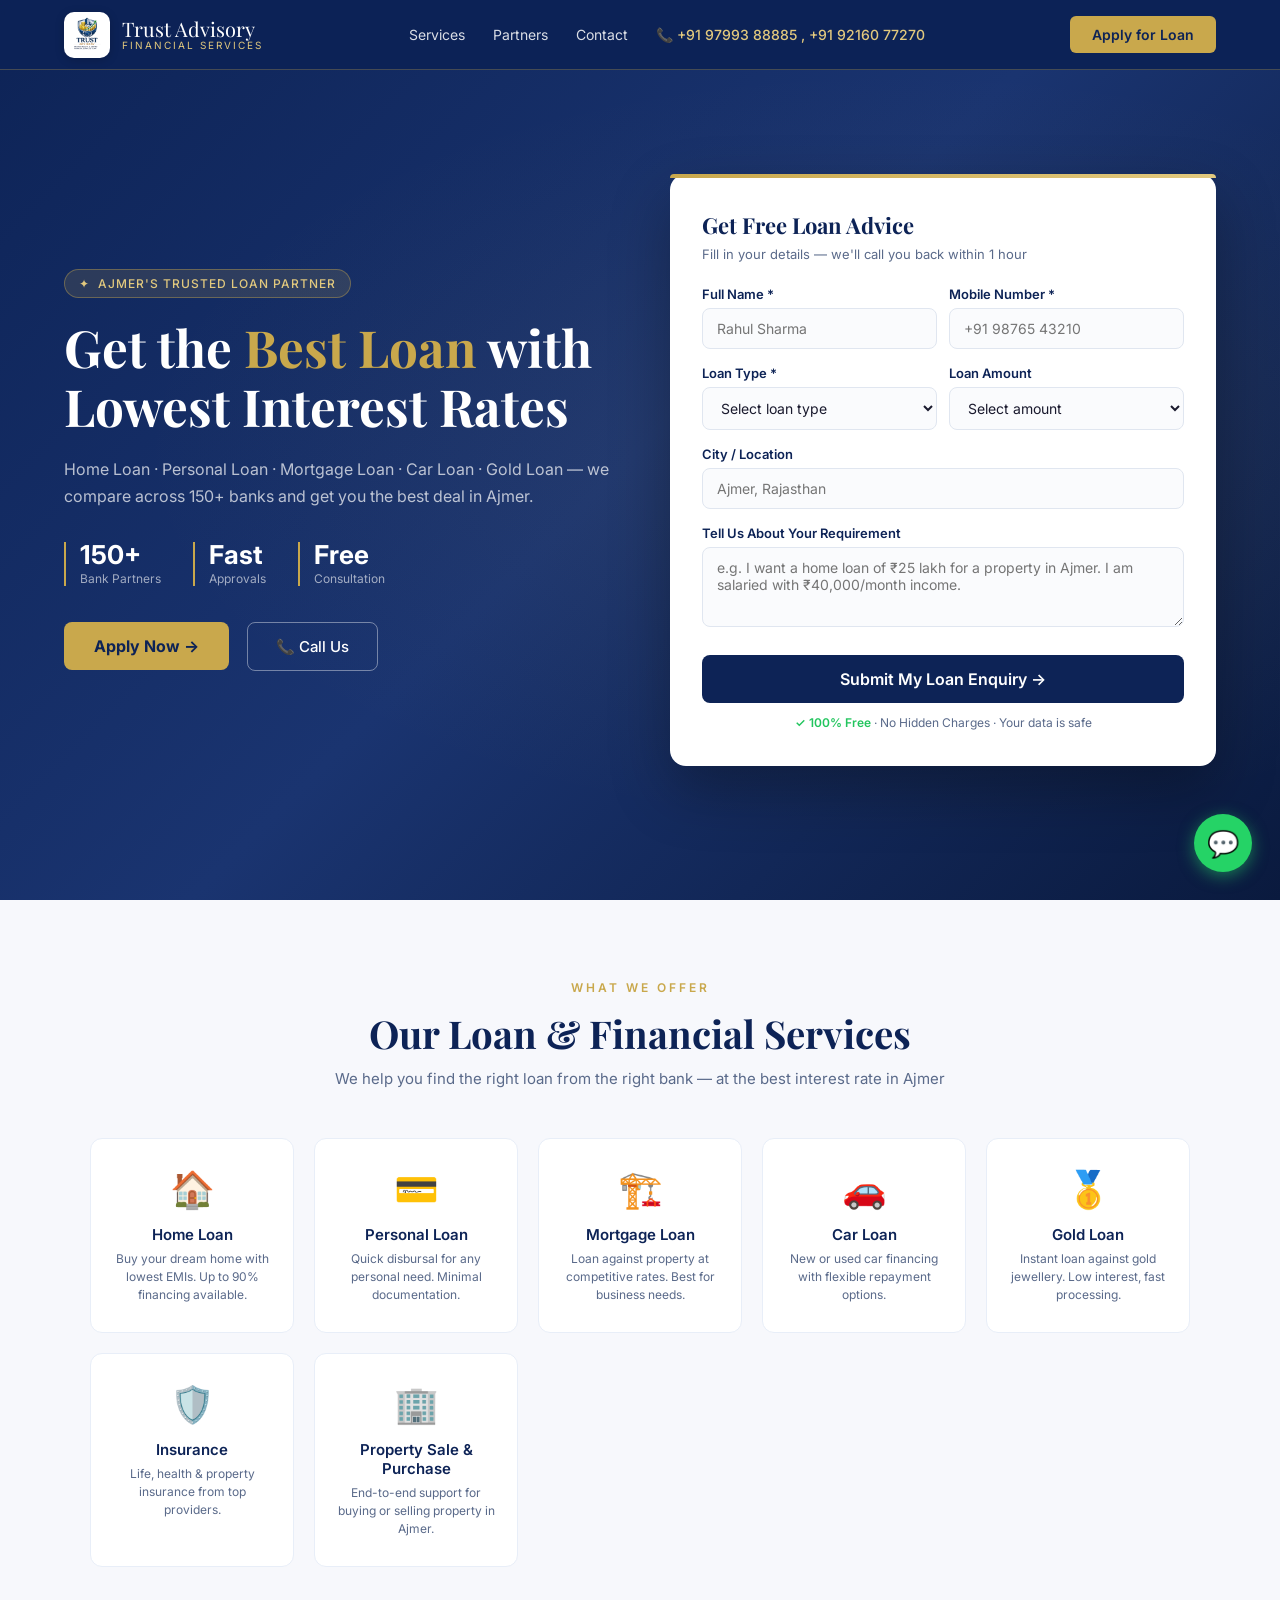
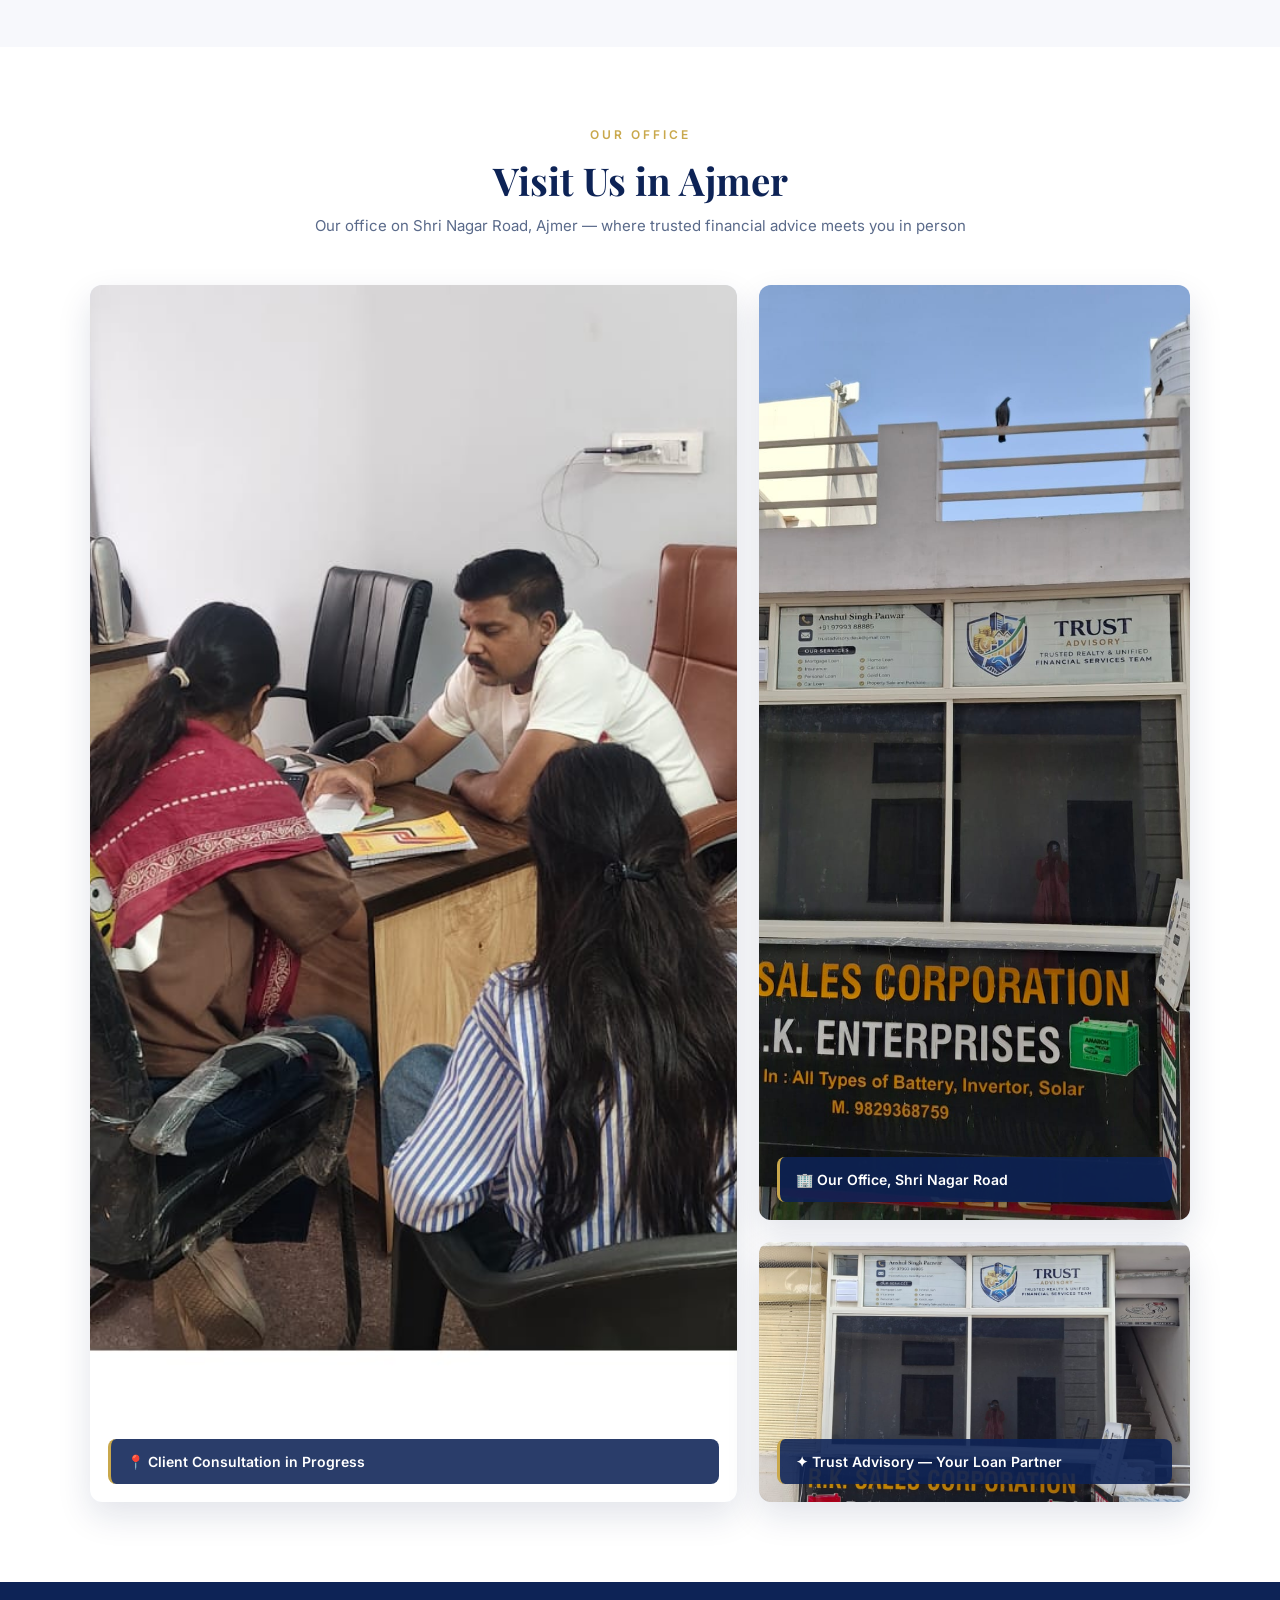
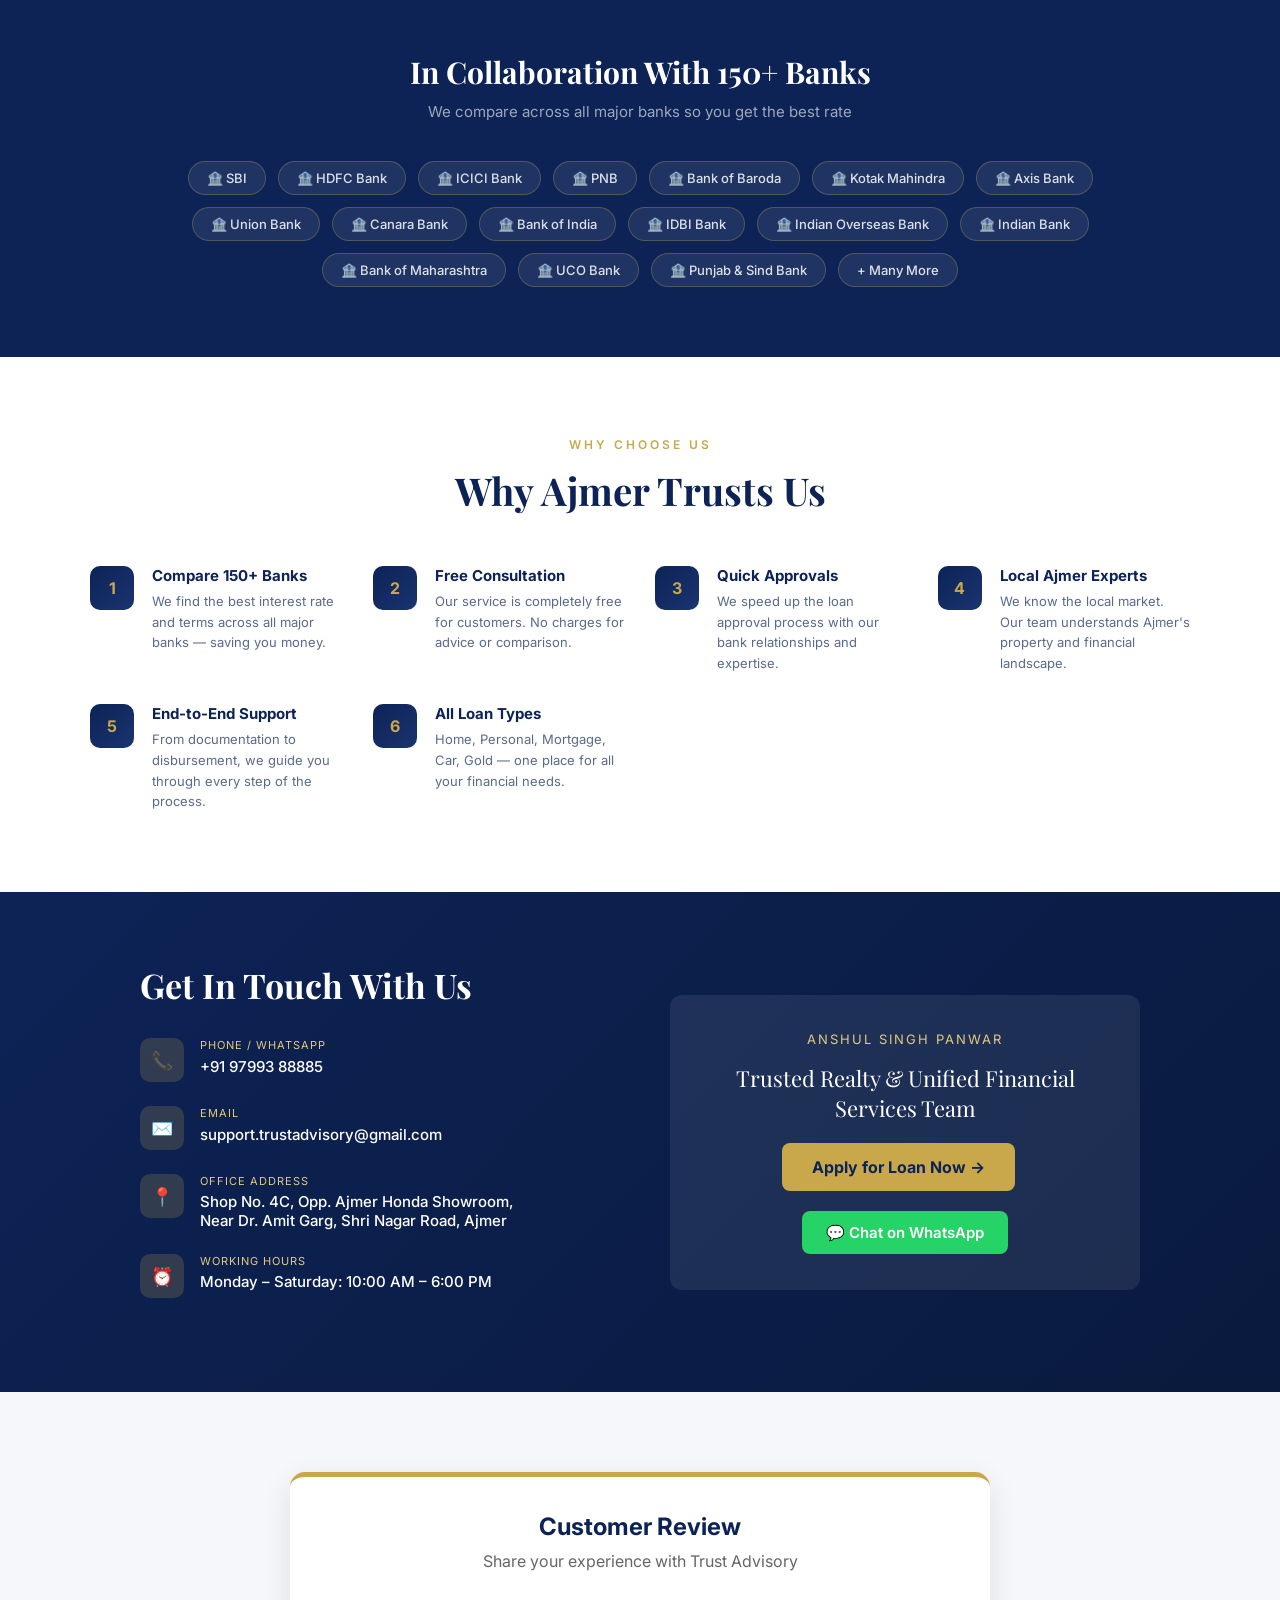
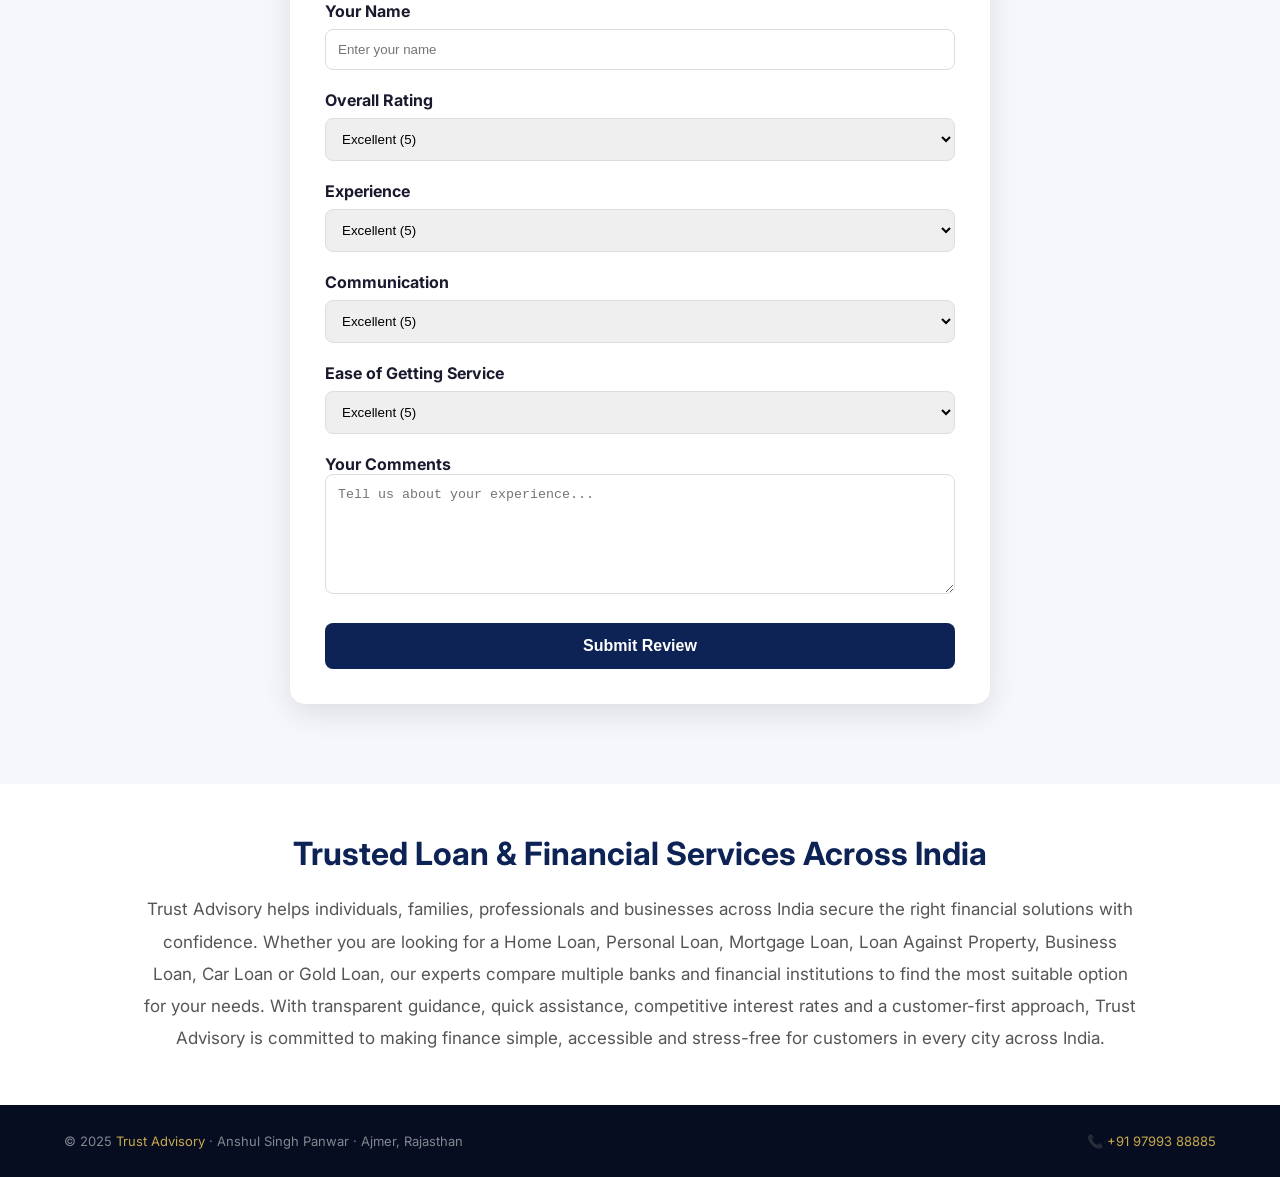
==== index.html @ ce486219 "Add files via upload" ====
<!DOCTYPE html>
<html lang="en">

<head>
  <meta charset="UTF-8">
  <meta name="viewport" content="width=device-width, initial-scale=1.0">
  <!-- SEO Meta Tags -->
  <title>Trust Advisory | Home Loan, Personal Loan, Mortgage Loan in Ajmer | Low Interest Rates</title>
  <meta name="google-site-verification" content="tFSTV8xVLrsSsidOMM-RsJl3G5zo0ziFyMhI2aeUVQg" />
  <meta name="description"
    content="Get the best Home Loan, Personal Loan, Mortgage Loan, Car Loan & Gold Loan in Ajmer. Trust Advisory works with SBI, HDFC, ICICI, PNB & 150+ banks. Apply now for quick approval.">
  <meta name="keywords"
    content="home loan Ajmer, personal loan Ajmer, mortgage loan Ajmer, car loan Ajmer, gold loan Ajmer, loan agent Ajmer, Trust Advisory, best loan Ajmer, low interest loan Rajasthan">
  <meta name="author" content="Trust Advisory - Anshul Singh Panwar">
  <meta name="robots" content="index, follow">

  <!-- Open Graph for Social Sharing -->
  <meta property="og:title" content="Trust Advisory | Best Loan Services in Ajmer">
  <meta property="og:description"
    content="Home Loan, Personal Loan, Mortgage Loan at lowest interest rates. Working with SBI, HDFC, ICICI & 150+ banks. Quick approval guaranteed.">
  <meta property="og:type" content="website">

  <!-- Local Business Schema (helps Google rank locally) -->
  <script type="application/ld+json">
{
  "@context": "https://schema.org",
  "@type": "FinancialService",
  "name": "Trust Advisory",
  "description": "Trusted Realty & Unified Financial Services Team offering Home Loan, Personal Loan, Mortgage Loan, Car Loan, Gold Loan and Property services in Ajmer",
  "telephone": "+919799388885",
  "email": "support.trustadvisory@gmail.com",
  "address": {
    "@type": "PostalAddress",
    "streetAddress": "Shop No. 4C, Opp. Ajmer Honda Showroom, Near Dr. Amit Garg, Shri Nagar Road",
    "addressLocality": "Ajmer",
    "addressRegion": "Rajasthan",
    "addressCountry": "IN"
  },
  "openingHours": "Mo-Sa 10:00-18:00",
  "areaServed": ["Ajmer", "Rajasthan"],
  "hasOfferCatalog": {
    "@type": "OfferCatalog",
    "name": "Loan Services",
    "itemListElement": [
      {"@type": "Offer", "itemOffered": {"@type": "Service", "name": "Home Loan"}},
      {"@type": "Offer", "itemOffered": {"@type": "Service", "name": "Personal Loan"}},
      {"@type": "Offer", "itemOffered": {"@type": "Service", "name": "Mortgage Loan"}},
      {"@type": "Offer", "itemOffered": {"@type": "Service", "name": "Car Loan"}},
      {"@type": "Offer", "itemOffered": {"@type": "Service", "name": "Gold Loan"}}
    ]
  }
}
</script>

  <style>
    @import url('https://fonts.googleapis.com/css2?family=Playfair+Display:wght@700;800&family=Inter:wght@300;400;500;600&display=swap');

    :root {
      --navy: #0D2356;
      --navy-light: #1a3470;
      --gold: #C9A84C;
      --gold-light: #E2C97E;
      --white: #FFFFFF;
      --off-white: #F7F8FC;
      --text: #1a1a2e;
      --text-muted: #5a6a8a;
      --success: #22c55e;
    }

    * {
      margin: 0;
      padding: 0;
      box-sizing: border-box;
    }

    body {
      font-family: 'Inter', sans-serif;
      color: var(--text);
      background: var(--white);
      overflow-x: hidden;
    }

    /* NAV */
    nav {
      position: fixed;
      top: 0;
      width: 100%;
      z-index: 999;
      background: rgba(13, 35, 86, 0.97);
      backdrop-filter: blur(10px);
      padding: 0 5%;
      display: flex;
      align-items: center;
      justify-content: space-between;
      height: 70px;
      border-bottom: 1px solid rgba(201, 168, 76, 0.3);
    }

    .nav-logo {
      display: flex;
      align-items: center;
      gap: 12px;
      text-decoration: none;
    }

    .nav-logo-img {
      width: 46px;
      height: 46px;
      border-radius: 10px;
      object-fit: cover;
      background: white;
      padding: 3px;
      box-shadow: 0 2px 10px rgba(0, 0, 0, 0.18);
    }

    .nav-logo-text {
      color: white;
    }

    .nav-logo-text .brand {
      font-family: 'Playfair Display', serif;
      font-size: 20px;
      line-height: 1;
    }

    .nav-logo-text .sub {
      font-size: 10px;
      color: var(--gold-light);
      letter-spacing: 2px;
      text-transform: uppercase;
    }

    .nav-cta {
      background: var(--gold);
      color: var(--navy);
      padding: 10px 22px;
      border-radius: 6px;
      font-weight: 600;
      font-size: 14px;
      text-decoration: none;
      transition: all 0.2s;
    }

    .nav-cta:hover {
      background: var(--gold-light);
      transform: translateY(-1px);
    }

    .nav-phone {
      color: var(--gold-light);
      font-size: 14px;
      font-weight: 500;
    }

    .nav-links {
      display: flex;
      gap: 28px;
      align-items: center;
    }

    .nav-links a {
      color: rgba(255, 255, 255, 0.85);
      text-decoration: none;
      font-size: 14px;
      transition: color 0.2s;
    }

    .nav-links a:hover {
      color: var(--gold-light);
    }

    /* HERO */
    .hero {
      min-height: 100vh;
      background: linear-gradient(135deg, #0D2356 0%, #1a3470 50%, #0a1a3e 100%);
      display: flex;
      align-items: center;
      padding: 100px 5% 60px;
      position: relative;
      overflow: hidden;
    }

    .hero::before {
      content: '';
      position: absolute;
      inset: 0;
      background: radial-gradient(ellipse at 70% 50%, rgba(201, 168, 76, 0.08) 0%, transparent 60%);
    }

    .hero-grid {
      display: grid;
      grid-template-columns: 1fr 1fr;
      gap: 60px;
      align-items: center;
      max-width: 1200px;
      margin: 0 auto;
      width: 100%;
      position: relative;
      z-index: 1;
    }

    .hero-badge {
      display: inline-flex;
      align-items: center;
      gap: 8px;
      background: rgba(201, 168, 76, 0.15);
      border: 1px solid rgba(201, 168, 76, 0.4);
      color: var(--gold-light);
      padding: 6px 14px;
      border-radius: 20px;
      font-size: 12px;
      font-weight: 500;
      letter-spacing: 1px;
      margin-bottom: 20px;
      text-transform: uppercase;
    }

    .hero-badge::before {
      content: '✦';
    }

    .hero h1 {
      font-family: 'Playfair Display', serif;
      font-size: clamp(36px, 4vw, 58px);
      color: white;
      line-height: 1.15;
      margin-bottom: 20px;
    }

    .hero h1 span {
      color: var(--gold);
    }

    .hero-sub {
      color: rgba(255, 255, 255, 0.7);
      font-size: 16px;
      line-height: 1.7;
      margin-bottom: 32px;
    }

    .hero-stats {
      display: flex;
      gap: 32px;
      margin-bottom: 36px;
    }

    .stat {
      border-left: 2px solid var(--gold);
      padding-left: 14px;
    }

    .stat-num {
      font-size: 26px;
      font-weight: 700;
      color: white;
      line-height: 1;
    }

    .stat-label {
      font-size: 12px;
      color: rgba(255, 255, 255, 0.6);
      margin-top: 3px;
    }

    .hero-btn {
      display: inline-flex;
      align-items: center;
      gap: 8px;
      background: var(--gold);
      color: var(--navy);
      padding: 14px 30px;
      border-radius: 8px;
      font-weight: 700;
      font-size: 16px;
      text-decoration: none;
      transition: all 0.2s;
      margin-right: 14px;
    }

    .hero-btn:hover {
      background: var(--gold-light);
      transform: translateY(-2px);
      box-shadow: 0 8px 24px rgba(201, 168, 76, 0.4);
    }

    .hero-btn-outline {
      display: inline-flex;
      align-items: center;
      gap: 8px;
      border: 1.5px solid rgba(255, 255, 255, 0.4);
      color: white;
      padding: 14px 28px;
      border-radius: 8px;
      font-weight: 500;
      font-size: 15px;
      text-decoration: none;
      transition: all 0.2s;
    }

    .hero-btn-outline:hover {
      border-color: var(--gold);
      color: var(--gold);
    }

    /* LEAD FORM */
    .form-card {
      background: white;
      border-radius: 16px;
      padding: 36px 32px;
      box-shadow: 0 24px 60px rgba(0, 0, 0, 0.3);
      position: relative;
    }

    .form-card::before {
      content: '';
      position: absolute;
      top: 0;
      left: 0;
      right: 0;
      height: 4px;
      background: linear-gradient(90deg, var(--gold), var(--gold-light));
      border-radius: 16px 16px 0 0;
    }

    .form-title {
      font-family: 'Playfair Display', serif;
      font-size: 22px;
      color: var(--navy);
      margin-bottom: 6px;
    }

    .form-subtitle {
      font-size: 13px;
      color: var(--text-muted);
      margin-bottom: 24px;
    }

    .form-group {
      margin-bottom: 16px;
    }

    .form-group label {
      display: block;
      font-size: 13px;
      font-weight: 600;
      color: var(--navy);
      margin-bottom: 6px;
    }

    .form-group input,
    .form-group select,
    .form-group textarea {
      width: 100%;
      border: 1.5px solid #e0e6f0;
      border-radius: 8px;
      padding: 11px 14px;
      font-size: 14px;
      font-family: 'Inter', sans-serif;
      color: var(--text);
      transition: border-color 0.2s;
      background: #fafbfd;
      outline: none;
    }

    .form-group input:focus,
    .form-group select:focus,
    .form-group textarea:focus {
      border-color: var(--gold);
      background: white;
      box-shadow: 0 0 0 3px rgba(201, 168, 76, 0.1);
    }

    .form-group textarea {
      resize: vertical;
      min-height: 80px;
    }

    .form-row {
      display: grid;
      grid-template-columns: 1fr 1fr;
      gap: 12px;
    }

    .submit-btn {
      width: 100%;
      background: var(--navy);
      color: white;
      border: none;
      padding: 14px;
      border-radius: 8px;
      font-size: 16px;
      font-weight: 600;
      cursor: pointer;
      transition: all 0.2s;
      margin-top: 8px;
      font-family: 'Inter', sans-serif;
    }

    .submit-btn:hover {
      background: var(--navy-light);
      transform: translateY(-1px);
    }

    .form-trust {
      text-align: center;
      margin-top: 12px;
      font-size: 12px;
      color: var(--text-muted);
    }

    .form-trust span {
      color: var(--success);
      font-weight: 600;
    }

    /* SUCCESS MESSAGE */
    .success-msg {
      display: none;
      text-align: center;
      padding: 30px 20px;
    }

    .success-icon {
      width: 64px;
      height: 64px;
      background: #f0fdf4;
      border-radius: 50%;
      display: flex;
      align-items: center;
      justify-content: center;
      font-size: 28px;
      margin: 0 auto 16px;
    }

    .success-msg h3 {
      color: var(--navy);
      font-size: 20px;
      margin-bottom: 8px;
    }

    .success-msg p {
      color: var(--text-muted);
      font-size: 14px;
    }

    /* SERVICES */
    .services {
      background: var(--off-white);
      padding: 80px 5%;
    }

    .section-label {
      text-align: center;
      font-size: 12px;
      font-weight: 600;
      letter-spacing: 3px;
      text-transform: uppercase;
      color: var(--gold);
      margin-bottom: 12px;
    }

    .section-title {
      text-align: center;
      font-family: 'Playfair Display', serif;
      font-size: clamp(28px, 3vw, 40px);
      color: var(--navy);
      margin-bottom: 10px;
    }

    .section-sub {
      text-align: center;
      color: var(--text-muted);
      font-size: 15px;
      margin-bottom: 50px;
    }

    .services-grid {
      display: grid;
      grid-template-columns: repeat(auto-fit, minmax(200px, 1fr));
      gap: 20px;
      max-width: 1100px;
      margin: 0 auto;
    }

    .service-card {
      background: white;
      border-radius: 12px;
      padding: 28px 22px;
      text-align: center;
      transition: all 0.3s;
      border: 1px solid #e8eef8;
      cursor: pointer;
    }

    .service-card:hover {
      transform: translateY(-6px);
      box-shadow: 0 16px 40px rgba(13, 35, 86, 0.12);
      border-color: var(--gold);
    }

    .service-icon {
      font-size: 36px;
      margin-bottom: 14px;
    }

    .service-name {
      font-weight: 600;
      color: var(--navy);
      font-size: 15px;
      margin-bottom: 6px;
    }

    .service-desc {
      font-size: 12px;
      color: var(--text-muted);
      line-height: 1.5;
    }

    /* OFFICE GALLERY */
    .office {
      background: white;
      padding: 80px 5%;
    }

    .office-grid {
      display: grid;
      grid-template-columns: 1.2fr 0.8fr;
      gap: 22px;
      max-width: 1100px;
      margin: 0 auto;
    }

    .office-photo {
      position: relative;
      overflow: hidden;
      border-radius: 12px;
      min-height: 260px;
      background: #e8eef8;
      box-shadow: 0 14px 34px rgba(13, 35, 86, 0.12);
    }

    .office-photo img {
      width: 100%;
      height: 100%;
      display: block;
      object-fit: cover;
    }

    .office-photo.tall {
      grid-row: span 2;
      min-height: 548px;
    }

    .office-caption {
      position: absolute;
      left: 18px;
      right: 18px;
      bottom: 18px;
      background: rgba(13, 35, 86, 0.88);
      color: white;
      padding: 14px 16px;
      border-left: 3px solid var(--gold);
      border-radius: 8px;
      font-size: 14px;
      font-weight: 600;
    }

    /* BANKS */
    .banks {
      background: var(--navy);
      padding: 70px 5%;
    }

    .banks-title {
      text-align: center;
      font-family: 'Playfair Display', serif;
      font-size: 30px;
      color: white;
      margin-bottom: 10px;
    }

    .banks-sub {
      text-align: center;
      color: rgba(255, 255, 255, 0.6);
      margin-bottom: 40px;
      font-size: 15px;
    }

    .banks-scroll {
      display: flex;
      flex-wrap: wrap;
      gap: 12px;
      justify-content: center;
      max-width: 1000px;
      margin: 0 auto;
    }

    .bank-pill {
      background: rgba(255, 255, 255, 0.08);
      border: 1px solid rgba(201, 168, 76, 0.3);
      color: rgba(255, 255, 255, 0.85);
      padding: 8px 18px;
      border-radius: 20px;
      font-size: 13px;
      font-weight: 500;
    }

    /* WHY US */
    .why {
      padding: 80px 5%;
      background: white;
    }

    .why-grid {
      display: grid;
      grid-template-columns: repeat(auto-fit, minmax(220px, 1fr));
      gap: 30px;
      max-width: 1100px;
      margin: 50px auto 0;
    }

    .why-item {
      display: flex;
      gap: 18px;
      align-items: flex-start;
    }

    .why-num {
      flex-shrink: 0;
      width: 44px;
      height: 44px;
      background: linear-gradient(135deg, var(--navy), var(--navy-light));
      color: var(--gold);
      border-radius: 10px;
      display: flex;
      align-items: center;
      justify-content: center;
      font-weight: 700;
      font-size: 16px;
    }

    .why-text h4 {
      color: var(--navy);
      font-size: 15px;
      margin-bottom: 6px;
    }

    .why-text p {
      color: var(--text-muted);
      font-size: 13px;
      line-height: 1.6;
    }

    /* CONTACT */
    .contact {
      background: linear-gradient(135deg, var(--navy), #0a1a3e);
      padding: 70px 5%;
    }

    .contact-grid {
      display: grid;
      grid-template-columns: 1fr 1fr;
      gap: 60px;
      max-width: 1000px;
      margin: 0 auto;
      align-items: center;
    }

    .contact h2 {
      font-family: 'Playfair Display', serif;
      font-size: 34px;
      color: white;
      margin-bottom: 30px;
    }

    .contact-item {
      display: flex;
      gap: 16px;
      align-items: flex-start;
      margin-bottom: 24px;
    }

    .contact-icon {
      width: 44px;
      height: 44px;
      background: rgba(201, 168, 76, 0.2);
      border-radius: 10px;
      display: flex;
      align-items: center;
      justify-content: center;
      font-size: 18px;
      flex-shrink: 0;
    }

    .contact-info label {
      display: block;
      font-size: 11px;
      color: var(--gold-light);
      letter-spacing: 1px;
      text-transform: uppercase;
      margin-bottom: 4px;
    }

    .contact-info a,
    .contact-info p {
      color: white;
      font-size: 15px;
      text-decoration: none;
      font-weight: 500;
    }

    .contact-info a:hover {
      color: var(--gold-light);
    }

    .contact-card {
      background: rgba(255, 255, 255, 0.08);
      border-radius: 12px;
      padding: 20px;
      text-align: center;
    }

    .contact-card img {
      width: 100%;
      height: 210px;
      object-fit: cover;
      border-radius: 10px;
      margin-bottom: 22px;
    }

    /* FOOTER */
    footer {
      background: #060d20;
      padding: 28px 5%;
      display: flex;
      align-items: center;
      justify-content: space-between;
      flex-wrap: wrap;
      gap: 12px;
    }

    footer p {
      color: rgba(255, 255, 255, 0.5);
      font-size: 13px;
    }

    .footer-gold {
      color: var(--gold);
    }

    /* FLOATING WHATSAPP */
    .wa-float {
      position: fixed;
      bottom: 28px;
      right: 28px;
      z-index: 1000;
      background: #25D366;
      width: 58px;
      height: 58px;
      border-radius: 50%;
      display: flex;
      align-items: center;
      justify-content: center;
      font-size: 26px;
      box-shadow: 0 4px 16px rgba(37, 211, 102, 0.5);
      text-decoration: none;
      animation: pulse 2s infinite;
    }

    @keyframes pulse {

      0%,
      100% {
        box-shadow: 0 4px 16px rgba(37, 211, 102, 0.5);
      }

      50% {
        box-shadow: 0 4px 28px rgba(37, 211, 102, 0.8);
      }
    }

    /* MOBILE */
    @media (max-width: 768px) {

      .hero-grid,
      .contact-grid {
        grid-template-columns: 1fr;
        gap: 40px;
      }

      .office-grid {
        grid-template-columns: 1fr;
      }

      .office-photo,
      .office-photo.tall {
        min-height: 260px;
        grid-row: auto;
      }

      .hero {
        padding-top: 90px;
      }

      .hero-stats {
        gap: 20px;
      }

      .form-row {
        grid-template-columns: 1fr;
      }

      nav .nav-phone {
        display: none;
      }

      .nav-links {
        display: none;
      }

      footer {
        flex-direction: column;
        text-align: center;
      }
    }
  </style>
</head>

<body>

  <!-- NAV -->
  <nav>
    <a href="#" class="nav-logo">
      <img
        src="[data-uri]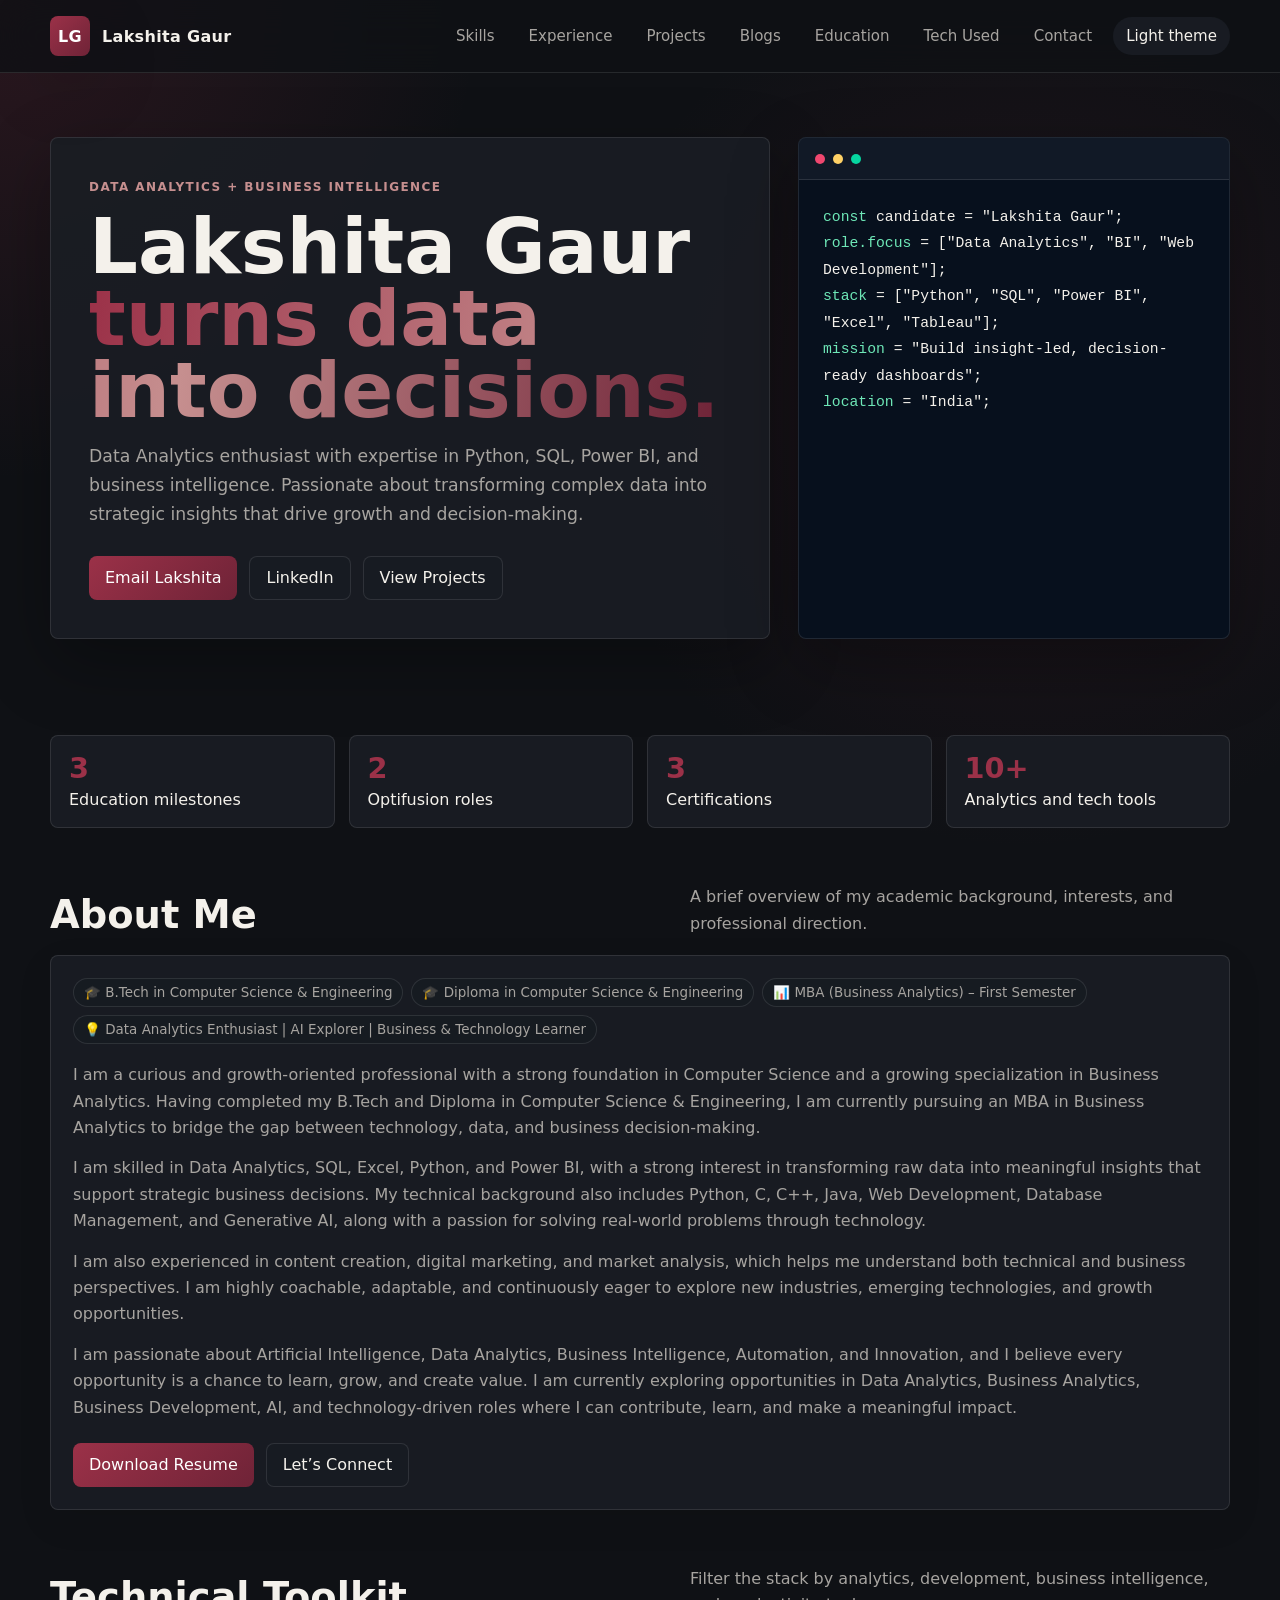
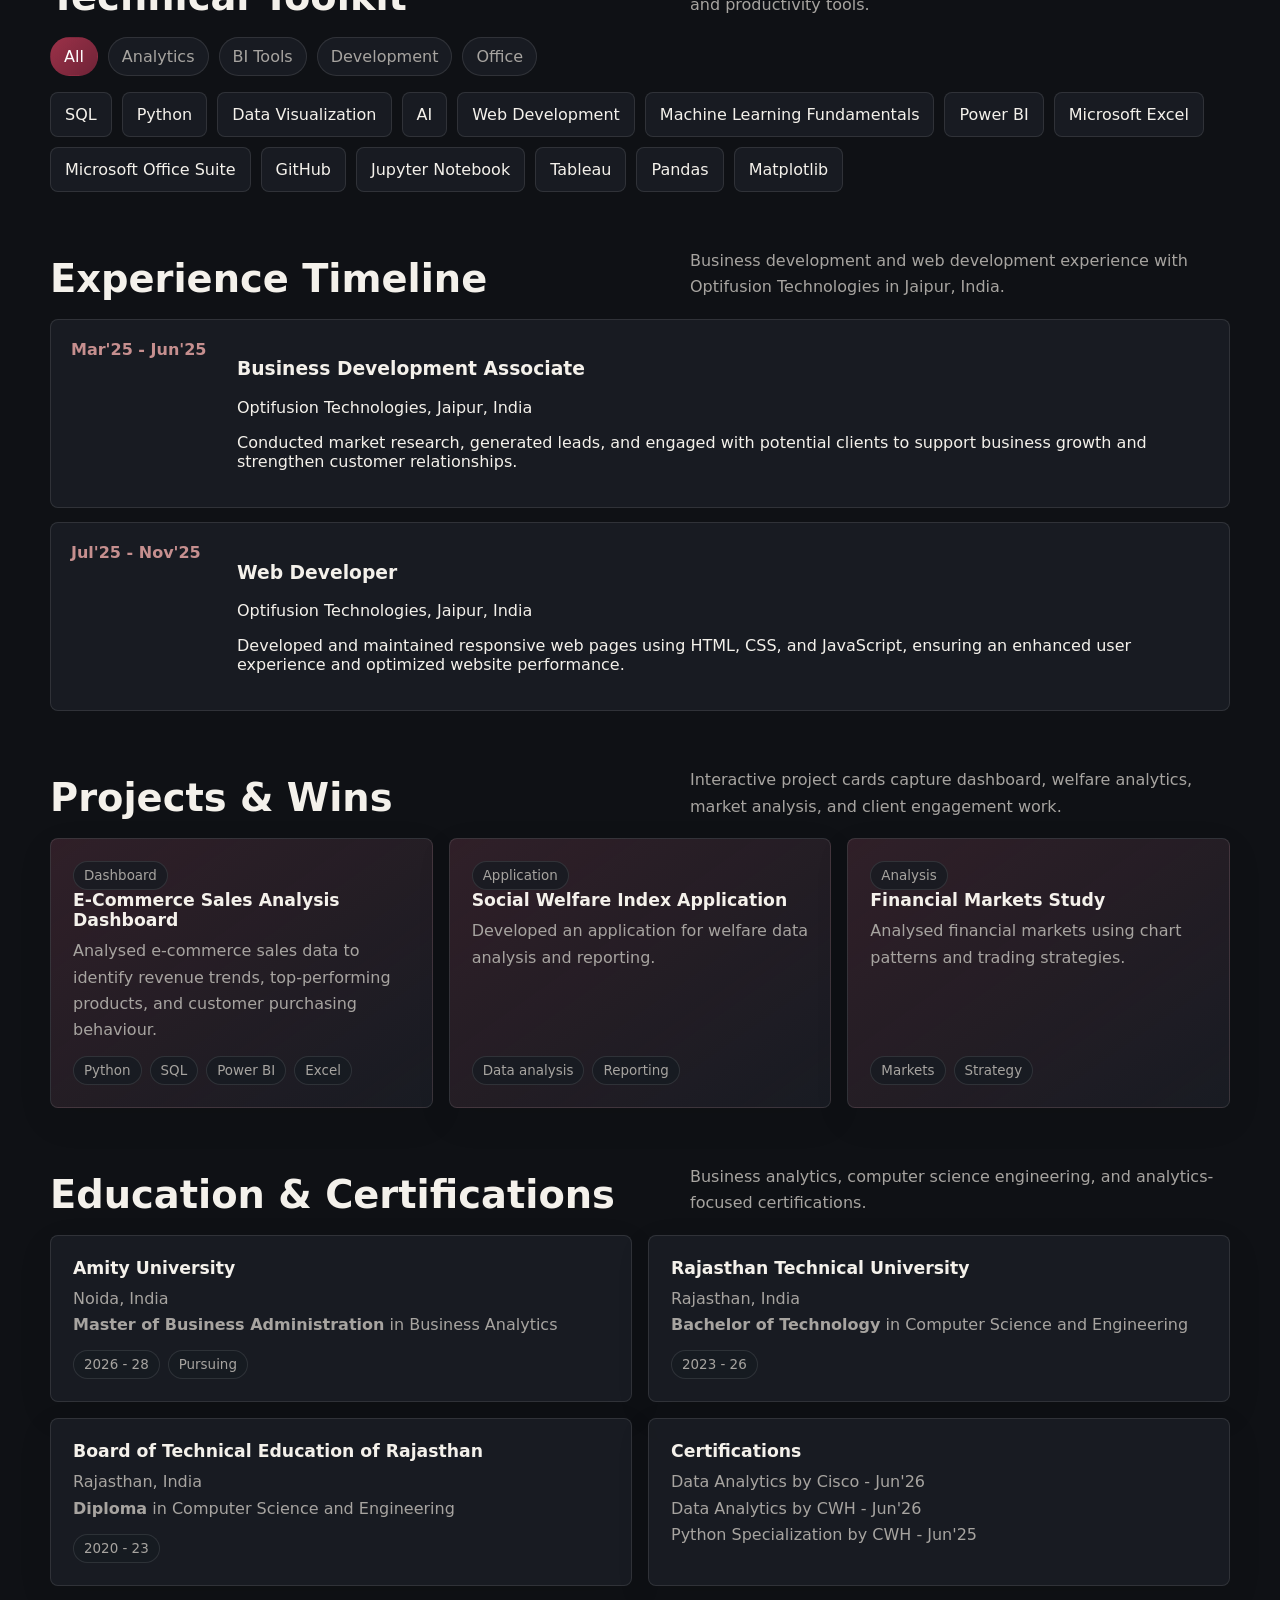
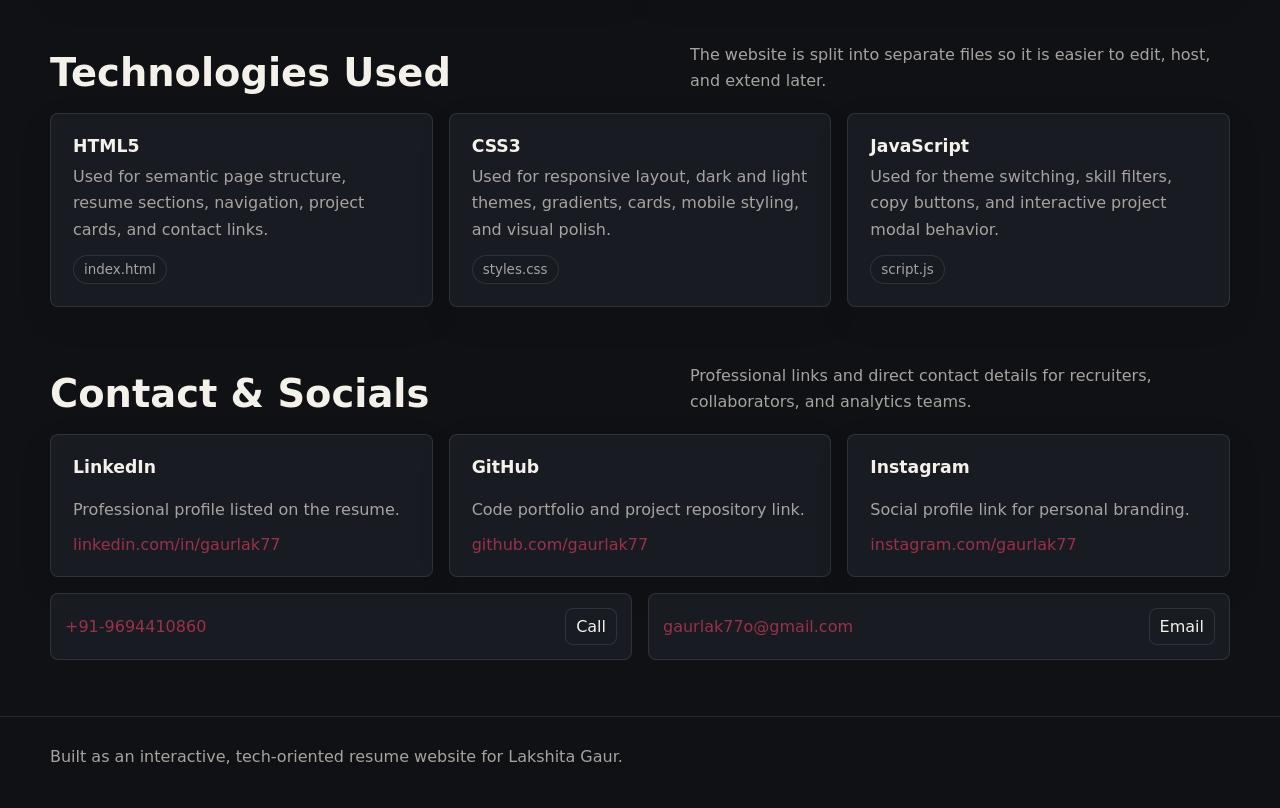
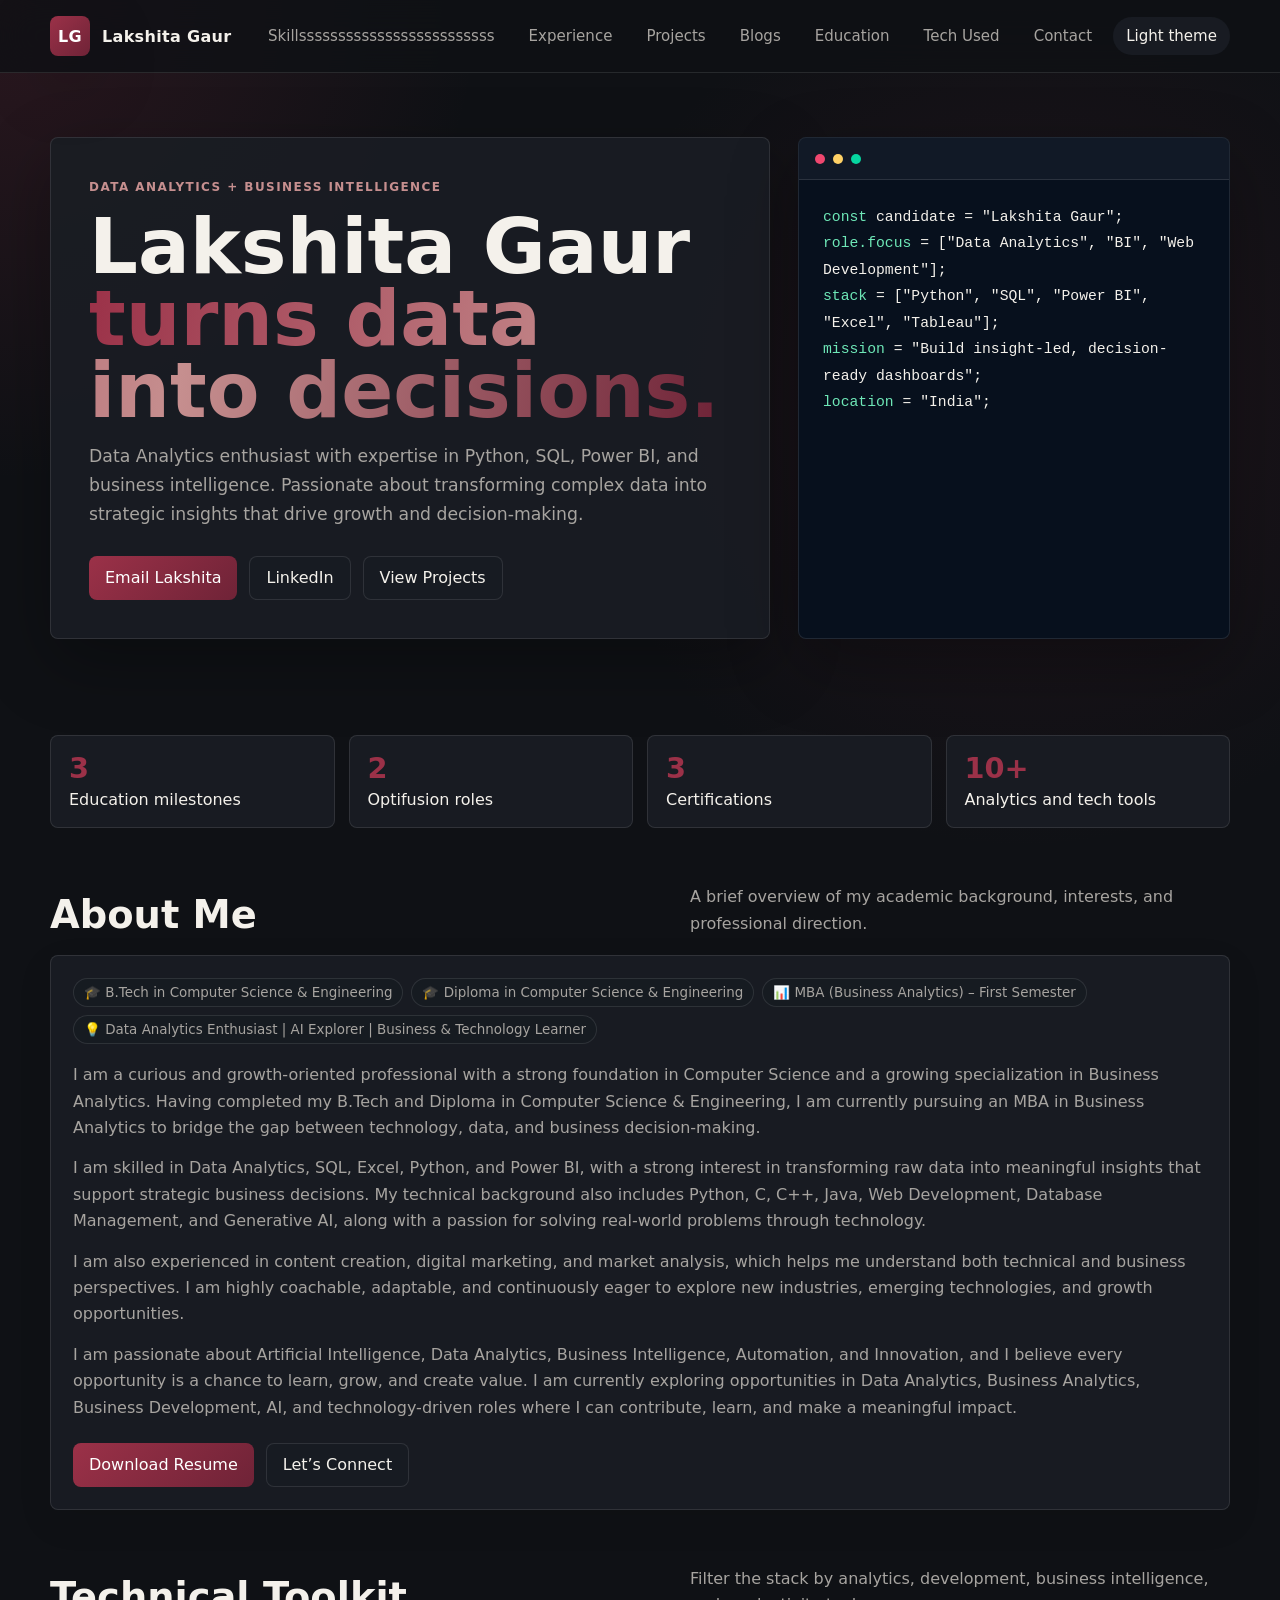
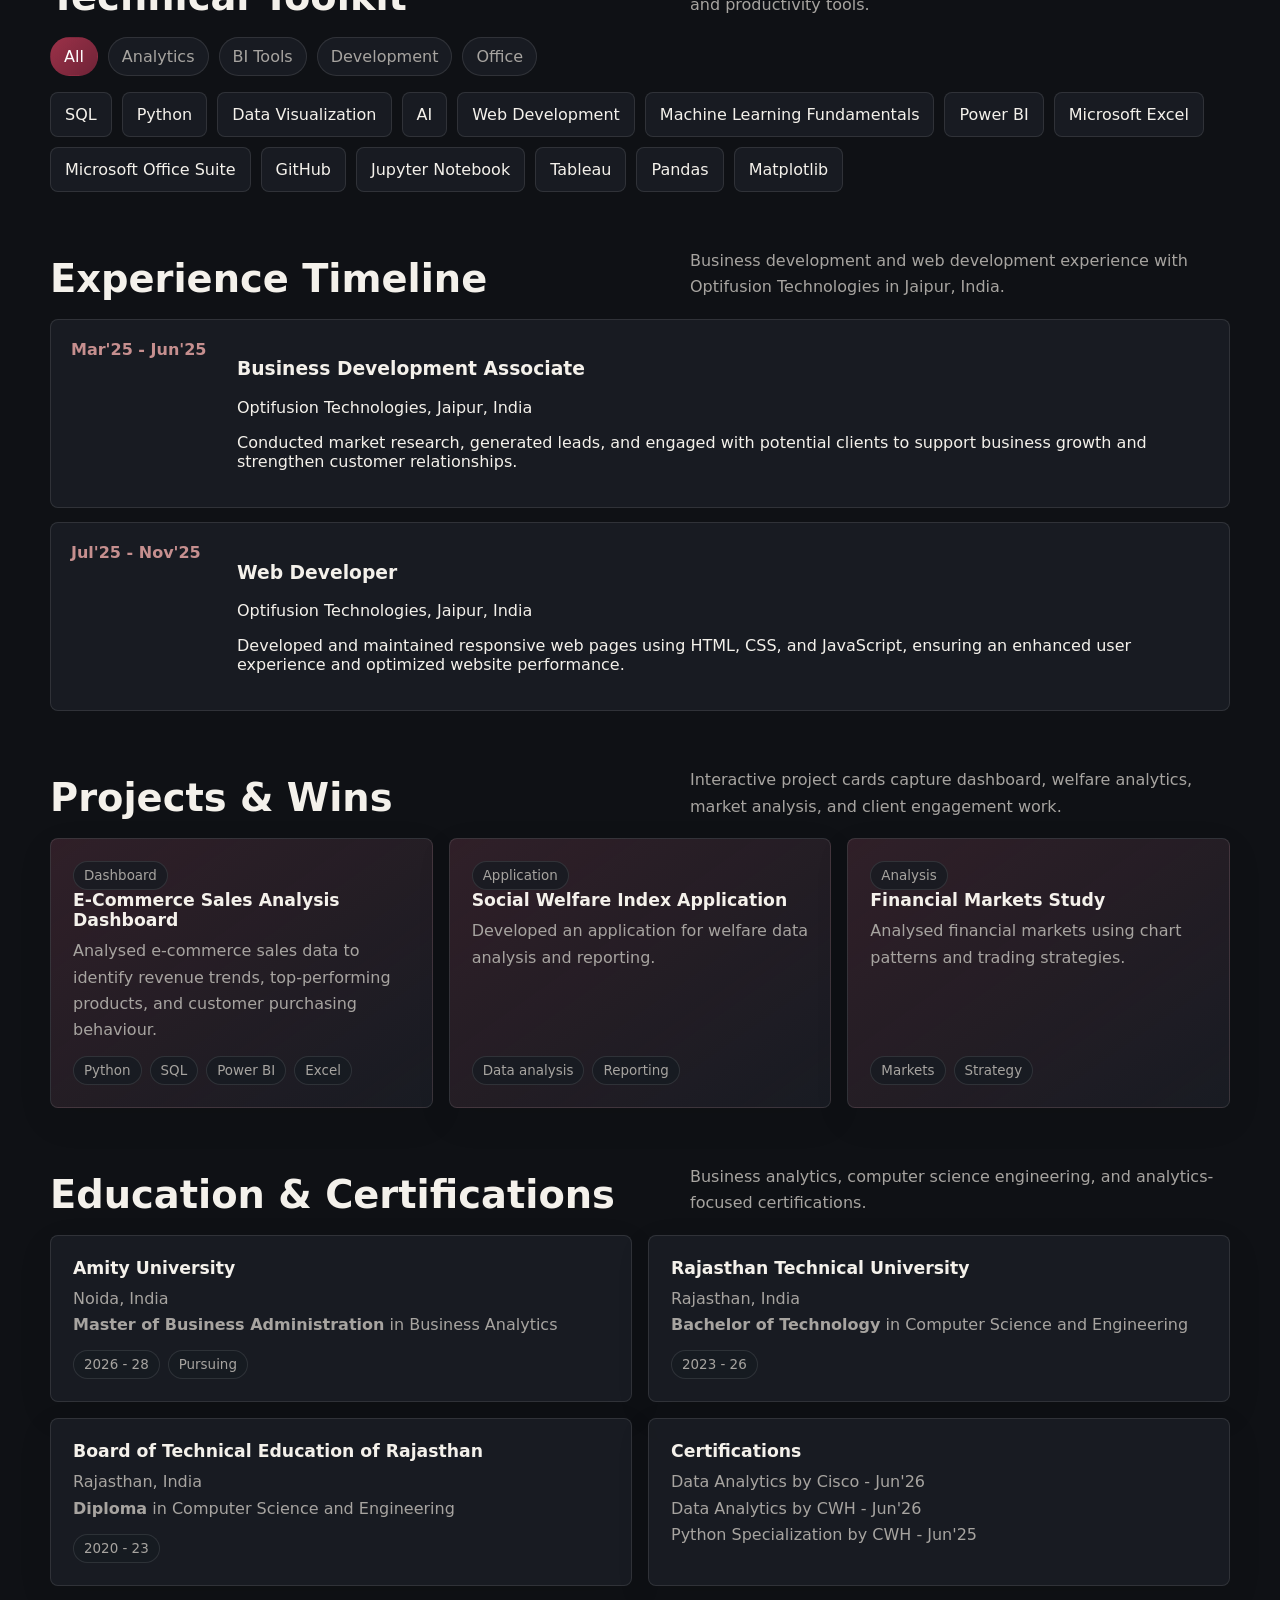
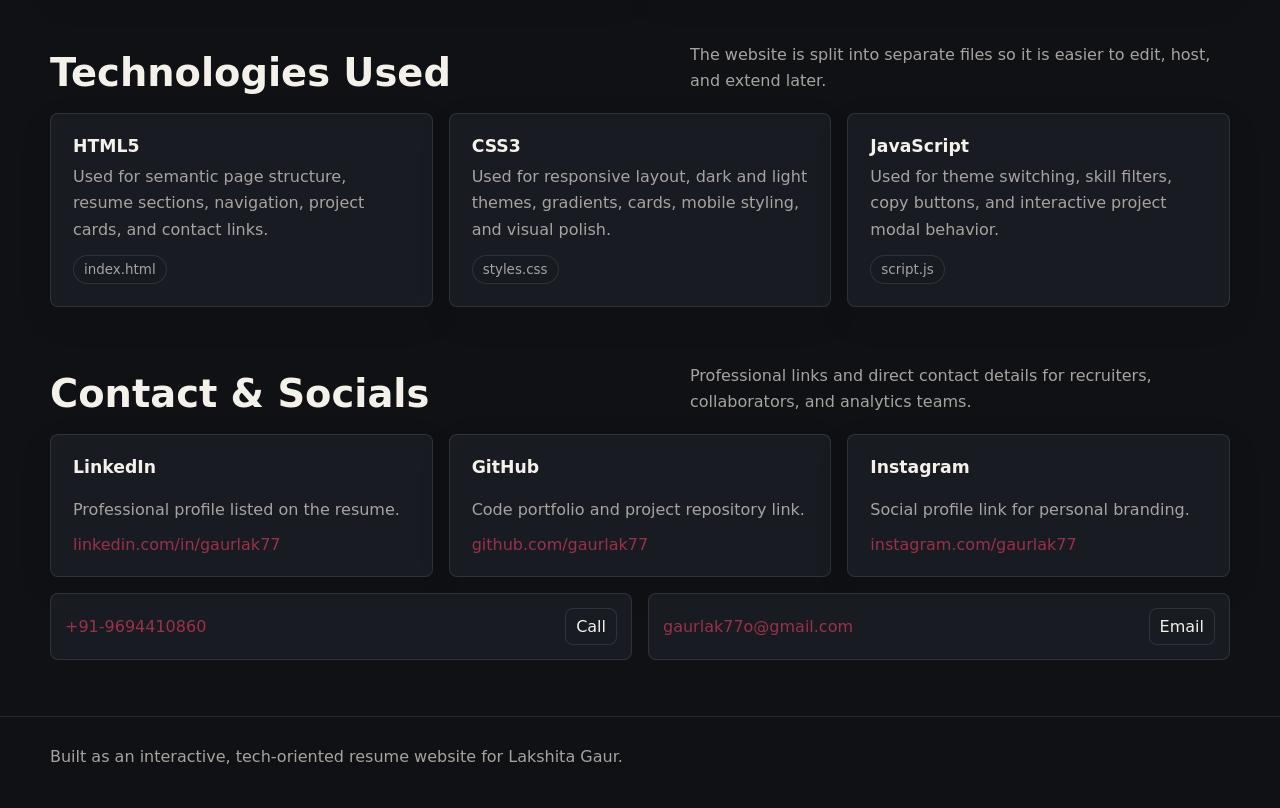
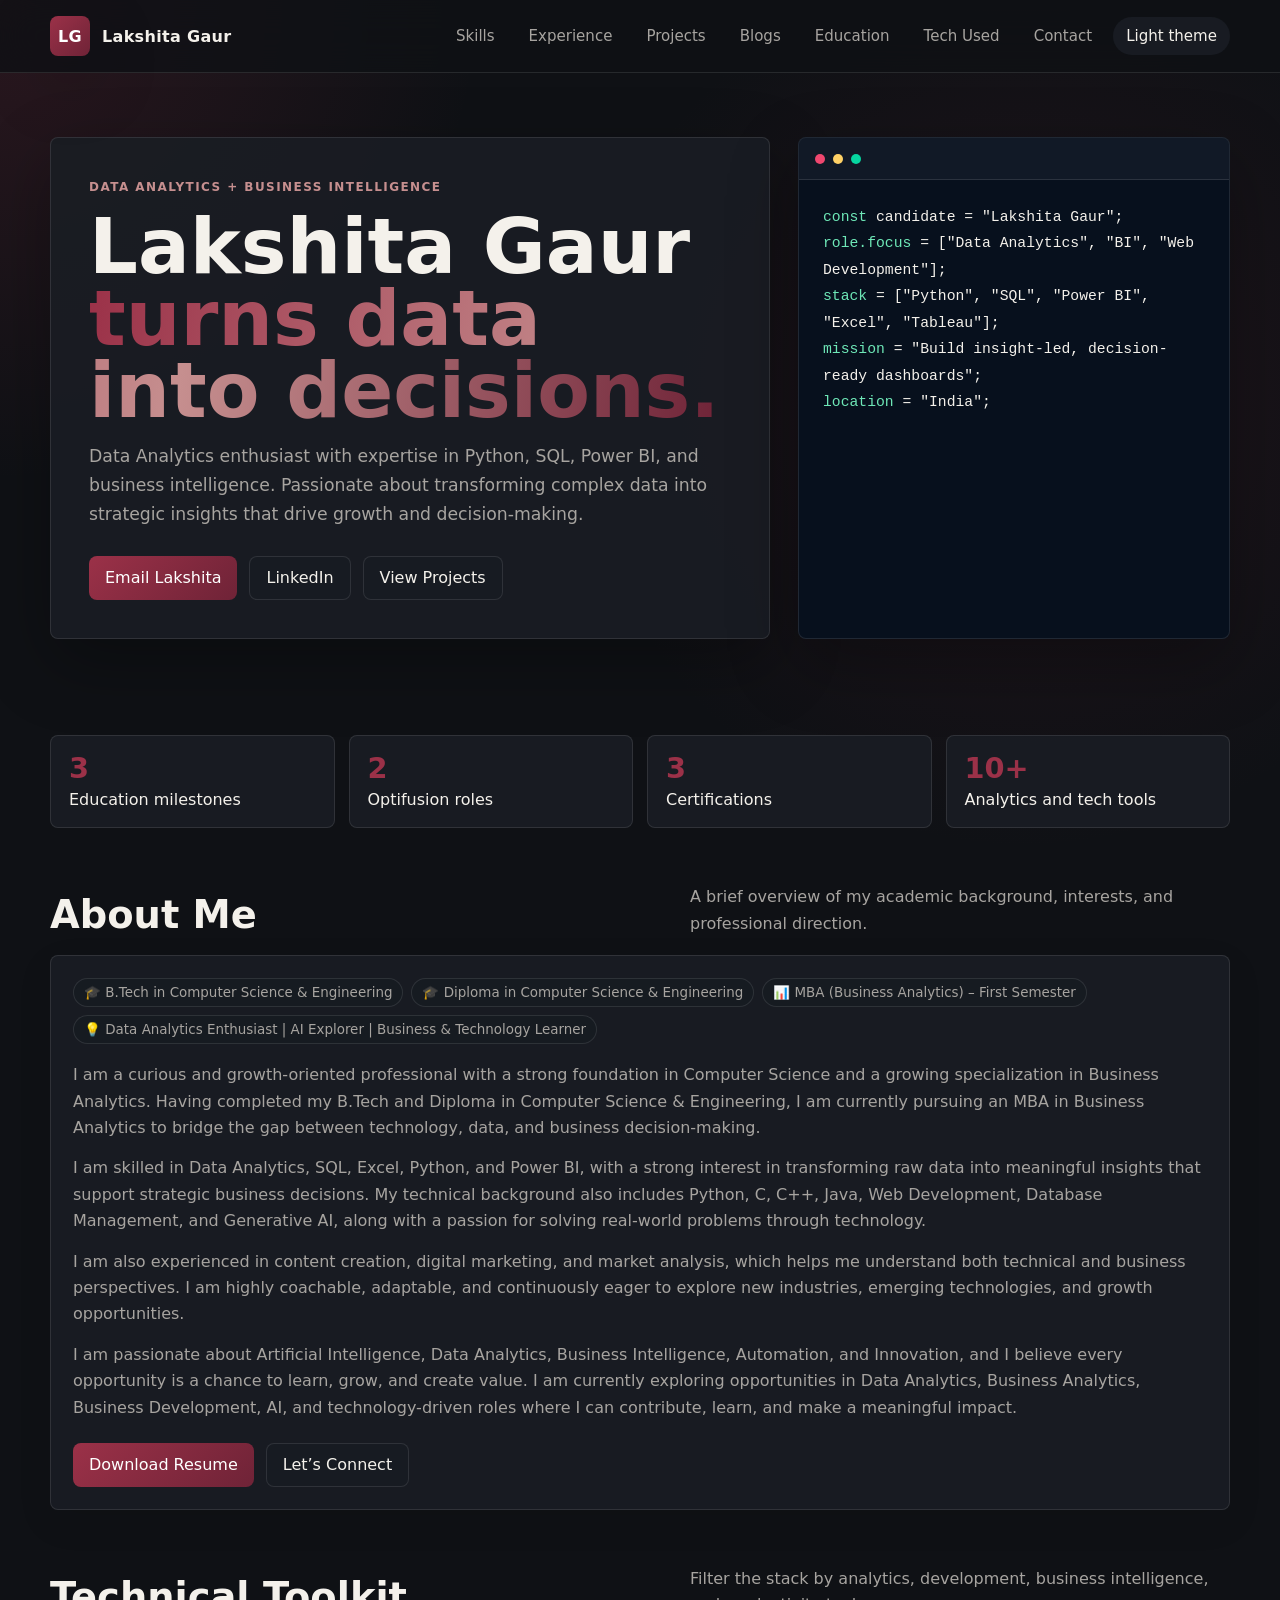
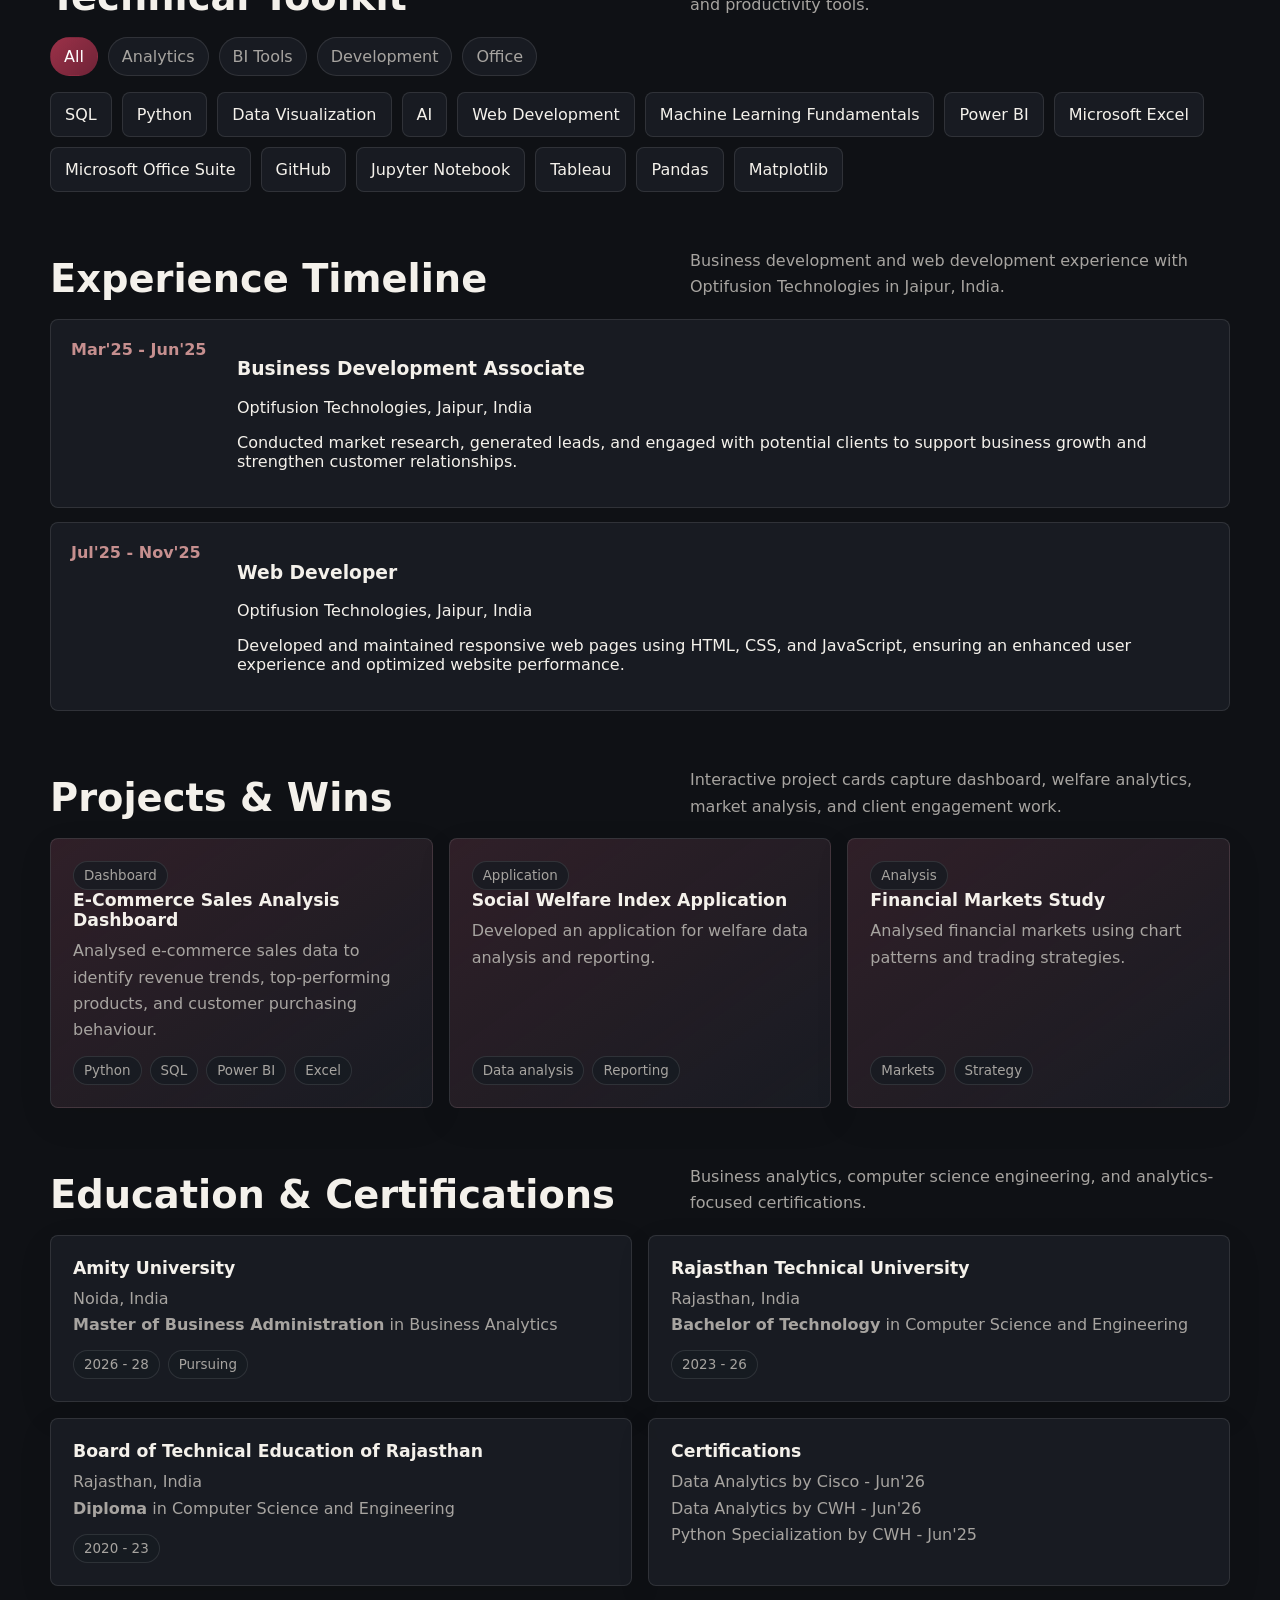
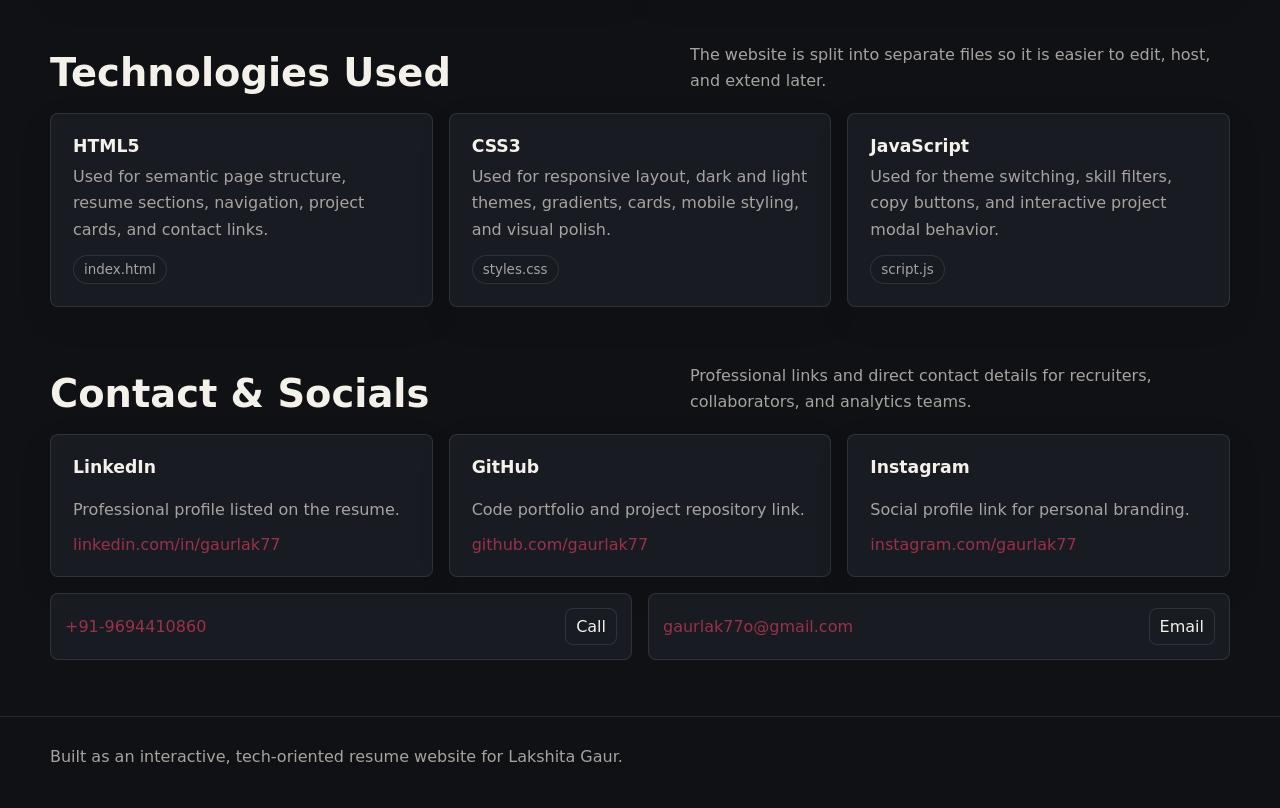
